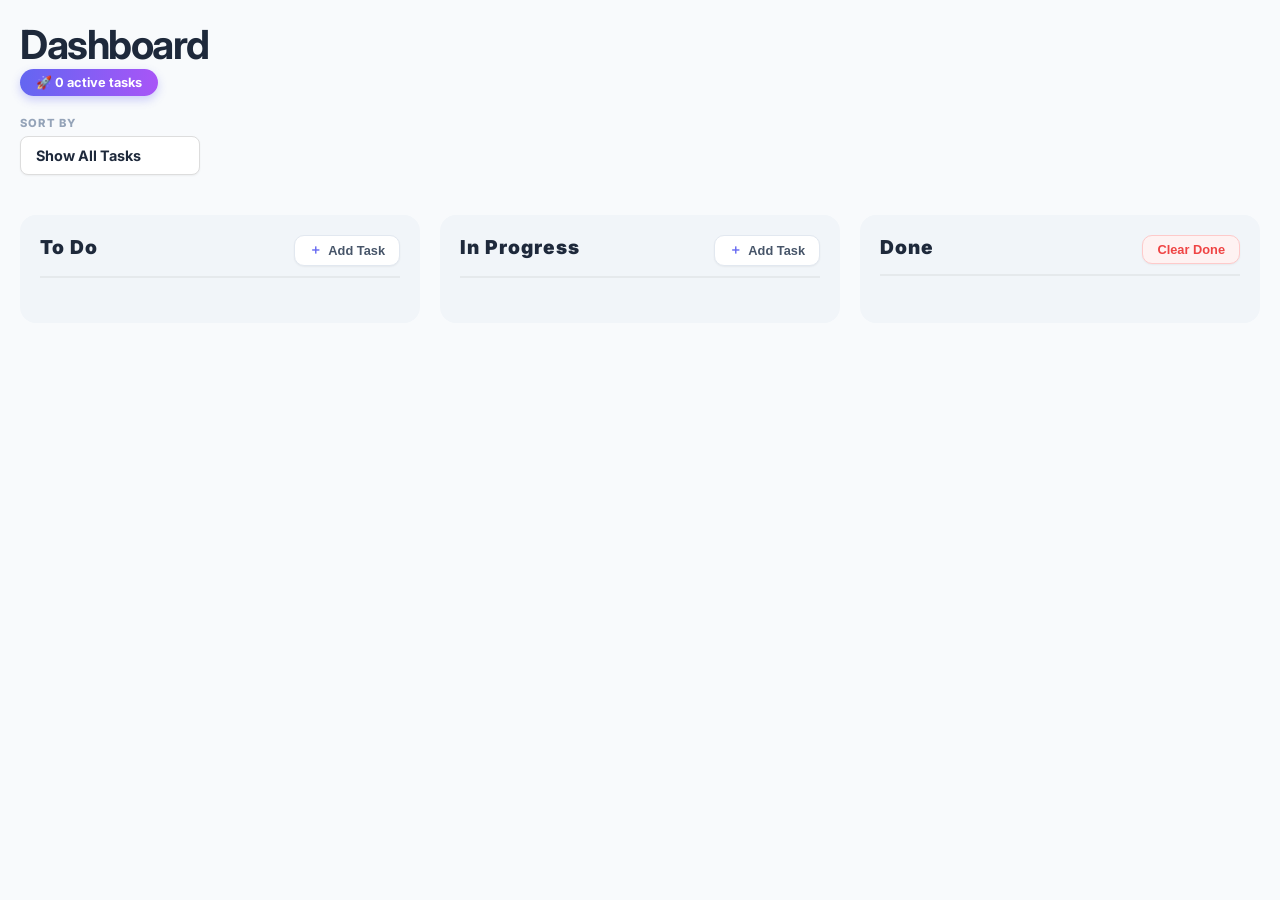
==== Kanban Style Task Manger/index.html @ a2b8b115 "index.html = add comment to clarify the empty space for task cards in the main section" ====
<!DOCTYPE html>
<html lang="en">
<head>
    <meta charset="UTF-8">
    <meta name="viewport" content="width=device-width, initial-scale=1.0">
    <title>Kanban Task Board</title>
    <link rel="stylesheet" href="style.css">
    <link href="https://fonts.googleapis.com/css2?family=Inter:wght@400;600;800&display=swap" rel="stylesheet">

</head>
<body>

    <header>
        <!-- This box shows how many tasks are currently active -->
    <div class="header-left">
        <h1 style="font-size: 2.5rem; letter-spacing: -1.5px;">Dashboard</h1>
        <div id="totalBadge" class="badge" style="background: linear-gradient(to right, #6366f1, #a855f7);">
            🚀 0 active tasks
        </div>
    </div>
        <!-- This dropdown lets you filter tasks by their priority -->
    <div class="header-right">
        <div class="filter-controls">
            <span style="font-size: 0.7rem; font-weight: 800; color: #94a3b8; display: block;">SORT BY</span>
            <select id="priorityFilter" style="background: white; border-radius: 8px; padding: 10px 15px; border: 1px solid #ddd;">
                <option value="all">Show All Tasks</option>
                <option value="high">🔴 High Priority</option>
                <option value="medium">🟡 Medium</option>
                <option value="low">🟢 Low</option>
            </select>
        </div>
    </div>
</header>

<main class="board">
    <!-- TO DO COLUMN -->
    <section class="column" id="todo">
        <div class="column-header">
            <h2>To Do</h2>
            
            <!-- This is the empty space where task cards will appear -->
                <button class="add-task-btn" data-column="todo">Add Task</button>
            </div>
            <ul class="task-list"></ul>
        </section>

        <!-- IN PROGRESS COLUMN -->
        <section class="column" id="inprogress">
            <div class="column-header">
                <h2>In Progress</h2>
                <button class="add-task-btn" data-column="inprogress">Add Task</button>
            </div>
            <ul class="task-list"></ul>
        </section>

        <!-- DONE COLUMN -->
        <section class="column" id="done">
            <div class="column-header">
                <h2>Done</h2>
                <button id="clearDoneBtn">Clear Done</button>
            </div>
            <ul class="task-list"></ul>
        </section>
    </main>

    <!-- MODAL POPUP -->
    <div id="taskModal" class="modal is-hidden">
        <div class="modal-content">
            <h2 id="modalTitle">Add New Task</h2>
            <input type="hidden" id="modalTaskId">
            <input type="hidden" id="modalColumnId">
            
            <label>Title *</label>
            <input type="text" id="taskTitle" placeholder="Task summary">
            
            <label>Description</label>
            <textarea id="taskDesc" placeholder="Detailed info..."></textarea>
            
            <label>Priority</label>
            <select id="taskPriority">
                <option value="low">🟢 Low Priority</option>
                <option value="medium">🟡 Medium Priority</option>
                <option value="high">🔴 High Priority</option>
            </select>
            
            <label>Due Date</label>
            <input type="date" id="taskDueDate">
            
            <div class="modal-actions">
                <button id="saveTaskBtn">Save Task</button>
                <button id="closeModalBtn">Cancel</button>
            </div>
        </div>
    </div>

    <script src="taskmanager.js"></script>
</body>
</html>
---- Kanban Style Task Manger/style.css ----
:root {
  --bg-main: #f8fafc;
  --bg-column: #f1f5f9;
  --text-main: #1e293b;
  --text-muted: #64748b;
  --accent: #6366f1;
  --accent-hover: #4f46e5;
  --danger: #ef4444;
  --card-shadow: 0 4px 6px -1px rgb(0 0 0 / 0.1);
  --border-radius: 12px;
}

* {
  box-sizing: border-box;
  margin: 0;
  padding: 0;
}

body {
  font-family: "Inter", sans-serif;
  background-color: var(--bg-main);
  color: var(--text-main);
}

/* Header & Filter */
header {
 max-width: 100%;
  margin: 20px auto;
  display: flex;
  justify-content: space-between;
  align-items: center; 
  flex-wrap: wrap;     
  gap: 20px;
  padding: 0 20px;
}

.header-right {
  width: 100%;
  text-align: left;
}

.header-left h1 {
    font-size: clamp(1.5rem, 5vw, 2.5rem); 
    margin: 0;
}

.badge {
  background: #1e293b;
  color: white;
  padding: 4px 12px;
  border-radius: 20px;
  font-size: 0.9rem;
}

.board {
  display: flex;       
  flex-wrap: wrap;  
  gap: 20px;
  max-width: 100%;
  margin: 0 auto;
  padding: 20px;
}

.column {
    flex: 1 1 300px;    
    min-width: 280px;
    background-color: #f1f5f9;
    border-radius: 16px;
    padding: 20px;
    display: flex;
    flex-direction: column;
}



.column-header {
  display: flex;
  justify-content: space-between;
  align-items: baseline;
  margin-bottom: 25px;
  padding-bottom: 10px;
  border-bottom: 2px solid rgba(0, 0, 0, 0.05);
}

.column-header button {
    background-color: #fff;
    border: 1px solid #e2e8f0;
    color: #475569;
    padding: 6px 14px;
    border-radius: 10px;
    font-size: 0.8rem;
    font-weight: 700;
    display: flex;
    align-items: center;
    gap: 6px;
    box-shadow: 0 1px 2px rgba(0,0,0,0.05);
}

.column-header button:hover {
    transform: translateY(-2px);
    box-shadow: 0 4px 6px -1px rgba(0,0,0,0.1);
    border-color: #cbd5e1;
    color: #1e293b;
}

.column-header button:active {
    transform: translateY(0);
    scale: 0.95;
}

.column-header h2 {
  font-size: 1.2rem;
  font-weight: 900;
  letter-spacing: 1px;
}

.task-list {
  list-style: none !important;
  padding: 0;
  margin: 15px 0 0 0;
}

.add-task-btn::before {
    content: "＋";
    font-weight: 800;
    color: #6366f1; /* Professional Indigo */
}

.task-list::-webkit-scrollbar {
  width: 6px;
}

.task-list::-webkit-scrollbar-thumb {
  background: #cbd5e1;
  border-radius: 10px;
}

button {
  transition: all 0.2s cubic-bezier(0.4, 0, 0.2, 1);
}

button:hover {
  transform: scale(1.05);
}

button:active {
  transform: scale(0.95);
}

@keyframes slideIn {
  from {
    opacity: 0;
    transform: translateY(20px);
  }
  to {
    opacity: 1;
    transform: translateY(0);
  }
}

/* Task Cards */
.task-card {
  position: relative;
  border-left: 8px solid #cbd5e1; /* The Bar thickness */
  background: #ffffff;
  padding: 20px;
  border-radius: 14px;
  margin-bottom: 16px;
  transition: 0.2s transform;
  border-top: 1px solid #f1f5f9;
  border-right: 1px solid #f1f5f9;
  border-bottom: 1px solid #f1f5f9;
   max-width: 100%;
   overflow-wrap: break-word;
   word-wrap: break-word;
   word-break: break-word;
}

.task-card:hover {
  transform: translateY(-3px);
  box-shadow: 0 10px 15px -3px rgb(0 0 0 / 0.1);
}
button[data-action="edit"] {
  background: #f1f5f9;
  color: var(--text-main);
}
button[data-action="delete"] {
  background: #fef2f2;
  color: var(--danger);
}

.delete-style {
  background: #fff1f2;
  color: #e11d48;
}

button[data-action="delete"]:hover {
  background: var(--danger);
  color: white;
}

#saveTaskBtn {
  flex: 2; 
  background: #6366f1;
  color: white;
  padding: 14px;
  border-radius: 12px;
  font-weight: 700;
  font-size: 1rem;
  box-shadow: 0 4px 10px rgba(99, 102, 241, 0.3);
}

#closeModalBtn {
    flex: 1; 
    background: #f1f5f9;
    color: #64748b;
    padding: 14px;
    border-radius: 12px;
    font-weight: 600;
}

#closeModalBtn:hover {
    background: #e2e8f0;
    color: #1e293b;
}

.btn-small {
  font-size: 0.75rem;
  padding: 5px 10px;
  border-radius: 6px;
  background: #f8fafc;
  color: #475569;
}

.task-card.high {
  border-left-color: #f87171;
  background: linear-gradient(to right, #fef2f2, #ffffff 15%);
}
.task-card.medium {
  border-left-color: #fbbf24;
  background: linear-gradient(to right, #fffbeb, #ffffff 15%);
}
.task-card.low {
  border-left-color: #09ff15;
  background: linear-gradient(to right, #eff6ff, #ffffff 15%);
}


.task-card h3 
.task-card p {
font-weight: 800;
font-size: 1.1rem;
color: #0f172a;
margin-bottom: 4px;
  font-size: 0.9rem;
  color: #666;
  margin-bottom: 10px;
  white-space: normal;
   overflow: hidden;
}

/* Utilities */
.is-hidden {
  display: none !important;
}

/* Animations */
@keyframes fadeOut {
  from {
    opacity: 1;
    transform: scale(1);
  }
  to {
    opacity: 0;
    transform: scale(0.9);
  }
}

.fade-out {
  animation: fadeOut 0.4s forwards;
}

/* Modal */
.modal {
  position: fixed;
  top: 0;
  left: 0;
  width: 100%;
  height: 100%;
  background: rgba(0, 0, 0, 0.5);
  display: flex;
  justify-content: center;
  align-items: center;
  z-index: 1000;
  background: rgba(15, 23, 42, 0.4);
  backdrop-filter: blur(8px);
}

.modal-content {
  background: white;
  padding: 40px;
  border-radius: 24px;
  width: 90%;
  max-width: 480px;
  box-shadow: 0 25px 50px -12px rgba(15, 23, 42, 0.3);
  display: flex;
  flex-direction: column;
  gap: 10px;
}

.modal-content h2 {
    font-size: 1.5rem;
    font-weight: 800;
    letter-spacing: -0.5px;
    margin-bottom: 24px;
    color: #0f172a;
}

.modal-content label {
    display: block;
    font-size: 0.75rem;
    font-weight: 700;
    text-transform: uppercase;
    letter-spacing: 0.05em;
    color: #64748b;
    margin-bottom: 8px;
    margin-top: 10px;
}

.modal-actions {
    display: flex;
    gap: 12px;
    margin-top: 32px;
}


input,
textarea,
select {
  padding: 8px;
  border: 1px solid #ccc;
  border-radius: 4px;
}

button {
  padding: 8px 12px;
  cursor: pointer;
  border: none;
  border-radius: 4px;
}

#saveTaskBtn {
  background: #3b82f6;
  color: rgb(255, 255, 255);
}

.dragging {
  opacity: 0.4;
  cursor: grabbing;
}

.drag-over {
  background-color: #e2e8f0 !important;
  outline: 2px dashed var(--accent);
}

.task-card {
  cursor: grab;
}

.task-list {
  list-style: none;
  padding: 0;
  margin: 0;
  display: flex;
  flex-direction: column;
  gap: 15px;
}

.dragging {
  opacity: 0.3;
  transform: scale(0.95);
  rotate: 2deg;
}

#totalBadge {
  display: inline-flex;
  width: auto;
  padding: 6px 16px;
  background: linear-gradient(135deg, #6366f1 0%, #a855f7 100%);
  border-radius: 99px;
  color: white;
  font-size: 0.8rem;
  font-weight: 700;
  box-shadow: 0 4px 10px rgba(99, 102, 241, 0.3);
}

.filter-controls {
  align-items: flex-start;
}

.filter-controls label {
    font-size: 0.65rem;
    font-weight: 800;
    letter-spacing: 0.1em;
    color: #94a3b8;
    margin-bottom: 6px;
}

.filter-controls span {
  font-size: 0.65rem;
  font-weight: 800;
  color: #94a3b8;
  text-transform: uppercase;
  letter-spacing: 1.2px;
  margin-bottom: 6px;
  display: block;
}

.filter-controls select {
    width: auto;
    min-width: 180px; 
}

#priorityFilter {
    appearance: none; /* Removes standard browser arrow */
    background-color: #ffffff;
    border: 1px solid #e2e8f0;
    border-radius: 12px;
    padding: 10px 40px 10px 16px; /* Space for the custom arrow */
    font-family: inherit;
    font-size: 0.9rem;
    font-weight: 700;
    color: #1e293b;
    cursor: pointer;
    box-shadow: 0 1px 2px rgba(0,0,0,0.05);
    background-image: url("data:image/svg+xml,%3Csvg xmlns='http://www.w3.org/2000/svg' fill='none' viewBox='0 0 24 24' stroke='%2364748b' stroke-width='2'%3E%3Cpath stroke-linecap='round' stroke-linejoin='round' d='M19 9l-7 7-7-7' /%3E%3C/svg%3E");
    background-repeat: no-repeat;
    background-position: right 12px center;
    background-size: 16px;
    transition: all 0.2s ease;
}

#priorityFilter:hover {
    border-color: #cbd5e1;
    background-color: #f8fafc;
}

#priorityFilter:focus {
    outline: none;
    border-color: #6366f1;
    box-shadow: 0 0 0 3px rgba(99, 102, 241, 0.1);
}

#priorityFilter:focus {
  outline: none;
  border-color: #6366f1;
}

input[type="text"],
input[type="date"],
textarea,
select {
    width: 100%;
    padding: 14px 16px;
    border-radius: 12px;
    border: 1px solid #e2e8f0;
    background-color: #f8fafc; 
    font-size: 0.95rem;
    color: #1e293b;
    transition: all 0.2s ease;
    font-family: inherit;
    appearance: none; 
}

input:focus, 
textarea:focus, 
select:focus {
    background-color: white;
    outline: none;
    border-color: #6366f1;
    box-shadow: 0 0 0 4px rgba(99, 102, 241, 0.1); 
}

input[type="date"]::-webkit-calendar-picker-indicator {
    background: transparent;
    color: #6366f1;
    cursor: pointer;
    filter: invert(41%) sepia(87%) saturate(1915%) hue-rotate(218deg) brightness(98%) contrast(92%);
}

#clearDoneBtn {
    background-color: #fef2f2; 
    border-color: #fecaca;
    color: #ef4444; 
}

#clearDoneBtn:hover {
    background-color: #ef4444;
    color: #ffffff;
    border-color: #ef4444;
}
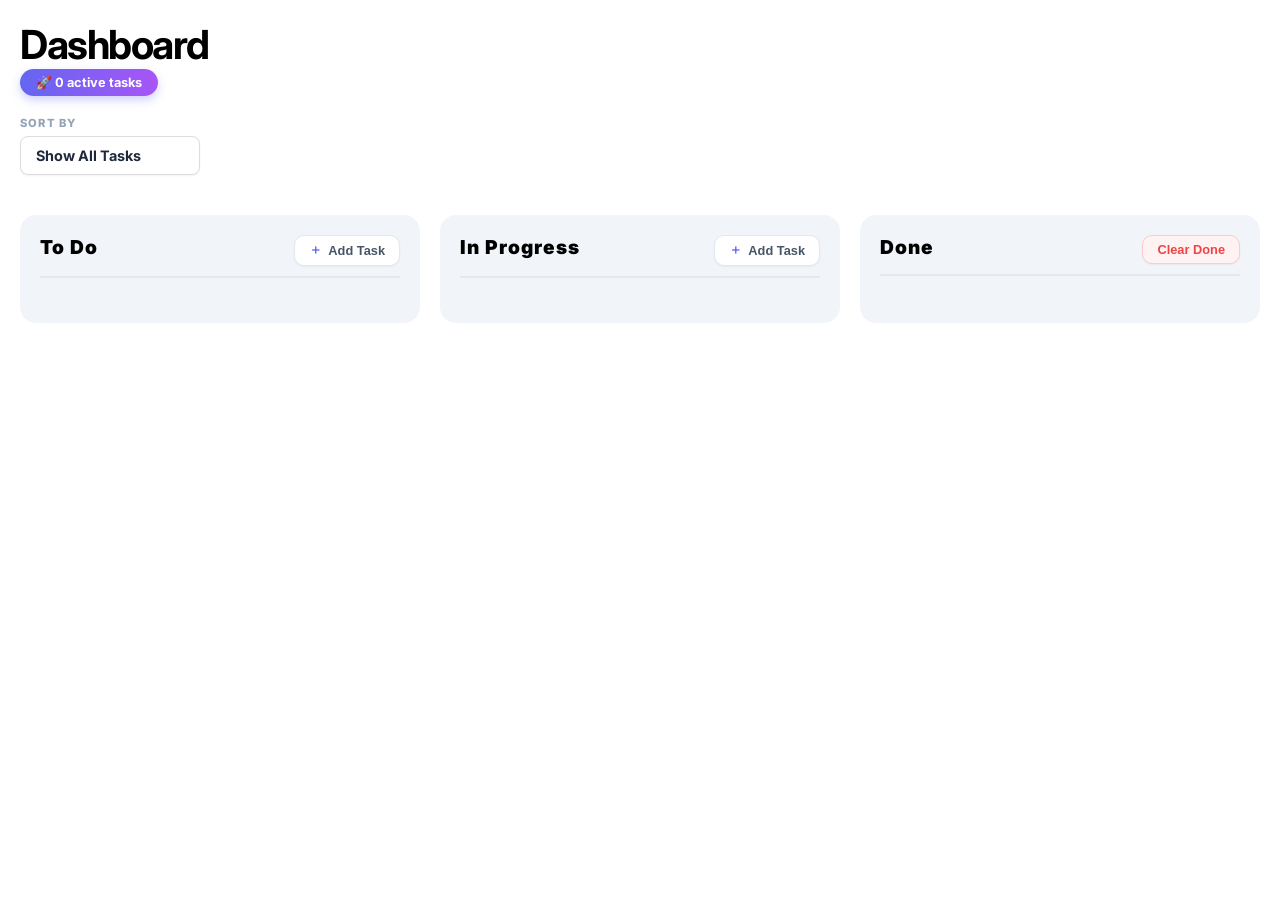
==== commit 638ef1df: "index.html = add comment to clarify the purpose of the Google Fonts link for professional text appea" ====
--- a/Kanban Style Task Manger/index.html
+++ b/Kanban Style Task Manger/index.html
@@ -5,6 +5,7 @@
     <meta name="viewport" content="width=device-width, initial-scale=1.0">
     <title>Kanban Task Board</title>
     <link rel="stylesheet" href="style.css">
+    <!-- This gets a nice-looking font from Google so the text looks professional -->
     <link href="https://fonts.googleapis.com/css2?family=Inter:wght@400;600;800&display=swap" rel="stylesheet">
 
 </head>
@@ -37,7 +38,7 @@
     <section class="column" id="todo">
         <div class="column-header">
             <h2>To Do</h2>
-            
+
             <!-- This is the empty space where task cards will appear -->
                 <button class="add-task-btn" data-column="todo">Add Task</button>
             </div>
@@ -65,8 +66,10 @@
 
     <!-- MODAL POPUP -->
     <div id="taskModal" class="modal is-hidden">
+        <!-- This is the popup window for adding or editing tasks -->
         <div class="modal-content">
             <h2 id="modalTitle">Add New Task</h2>
+            <!-- These hold the task ID and column info behind the scenes -->
             <input type="hidden" id="modalTaskId">
             <input type="hidden" id="modalColumnId">
             
@@ -77,6 +80,7 @@
             <textarea id="taskDesc" placeholder="Detailed info..."></textarea>
             
             <label>Priority</label>
+            <!-- Choose if the task is very important or not -->
             <select id="taskPriority">
                 <option value="low">🟢 Low Priority</option>
                 <option value="medium">🟡 Medium Priority</option>
@@ -84,15 +88,17 @@
             </select>
             
             <label>Due Date</label>
+            <!-- Pick the deadline for the task -->
             <input type="date" id="taskDueDate">
             
             <div class="modal-actions">
+                <!-- Buttons to either save the task or cancel everything -->
                 <button id="saveTaskBtn">Save Task</button>
                 <button id="closeModalBtn">Cancel</button>
             </div>
         </div>
     </div>
-
+     <!-- This connects the page to the JavaScript logic -->
     <script src="taskmanager.js"></script>
 </body>
 </html>
--- a/Kanban Style Task Manger/style.css
+++ b/Kanban Style Task Manger/style.css
@@ -1,3 +1,5 @@
+--- START OF FILE style.css ---
+
 :root {
   --bg-main: #f8fafc;
   --bg-column: #f1f5f9;
@@ -22,7 +24,7 @@
   color: var(--text-main);
 }
 
-/* Header & Filter */
+/* Layout for the top part of the dashboard */
 header {
  max-width: 100%;
   margin: 20px auto;
@@ -44,6 +46,7 @@
     margin: 0;
 }
 
+/* The colorful bubble that shows how many tasks you have */
 .badge {
   background: #1e293b;
   color: white;
@@ -52,6 +55,7 @@
   font-size: 0.9rem;
 }
 
+/* The main area where the three columns sit side-by-side */
 .board {
   display: flex;       
   flex-wrap: wrap;  
@@ -61,6 +65,7 @@
   padding: 20px;
 }
 
+/* Style for the To-Do, In Progress, and Done containers */
 .column {
     flex: 1 1 300px;    
     min-width: 280px;
@@ -158,7 +163,7 @@
   }
 }
 
-/* Task Cards */
+/* Style for the individual task boxes */
 .task-card {
   position: relative;
   border-left: 8px solid #cbd5e1; /* The Bar thickness */
@@ -232,14 +237,17 @@
   color: #475569;
 }
 
+/* Red color for tasks that are very important */
 .task-card.high {
   border-left-color: #f87171;
   background: linear-gradient(to right, #fef2f2, #ffffff 15%);
 }
+/* Yellow color for tasks that are medium important */
 .task-card.medium {
   border-left-color: #fbbf24;
   background: linear-gradient(to right, #fffbeb, #ffffff 15%);
 }
+/* Green color for tasks that are low priority */
 .task-card.low {
   border-left-color: #09ff15;
   background: linear-gradient(to right, #eff6ff, #ffffff 15%);
@@ -259,7 +267,7 @@
    overflow: hidden;
 }
 
-/* Utilities */
+/* This class hides elements from the screen */
 .is-hidden {
   display: none !important;
 }
@@ -280,7 +288,7 @@
   animation: fadeOut 0.4s forwards;
 }
 
-/* Modal */
+/* The dark background that covers the page when a popup opens */
 .modal {
   position: fixed;
   top: 0;
@@ -296,6 +304,7 @@
   backdrop-filter: blur(8px);
 }
 
+/* Style for the white box inside the popup */
 .modal-content {
   background: white;
   padding: 40px;
@@ -359,6 +368,7 @@
   cursor: grabbing;
 }
 
+/* Change the column color when a task is being dragged over it */
 .drag-over {
   background-color: #e2e8f0 !important;
   outline: 2px dashed var(--accent);
@@ -422,6 +432,7 @@
     min-width: 180px; 
 }
 
+/* Design for the priority filter dropdown menu */
 #priorityFilter {
     appearance: none; /* Removes standard browser arrow */
     background-color: #ffffff;
@@ -489,6 +500,7 @@
     filter: invert(41%) sepia(87%) saturate(1915%) hue-rotate(218deg) brightness(98%) contrast(92%);
 }
 
+/* Red button used to clear all finished tasks */
 #clearDoneBtn {
     background-color: #fef2f2; 
     border-color: #fecaca;
